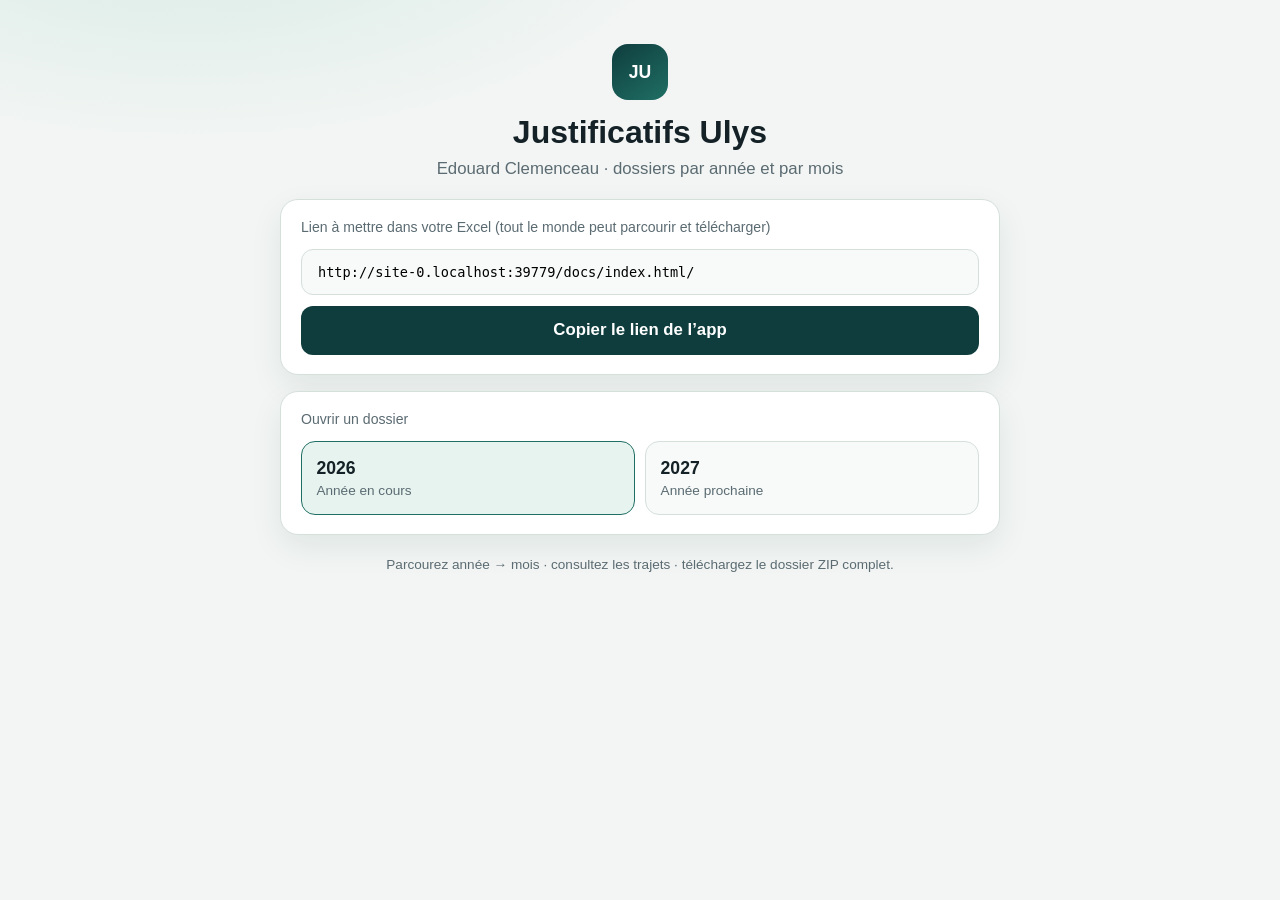
==== docs/index.html @ fbe0aeeb "Parcours partage: navigation dossiers + ZIP mois complet" ====
<!DOCTYPE html>
<html lang="fr">
<head>
  <meta charset="utf-8" />
  <meta name="viewport" content="width=device-width, initial-scale=1" />
  <title>Justificatifs Ulys</title>
  <link rel="stylesheet" href="styles.css?v=4" />
</head>
<body>
  <div id="app" class="wrap"></div>
  <script type="module" src="app.js?v=4"></script>
</body>
</html>
---- docs/styles.css ----
:root {
  --bg: #f2f5f3;
  --surface: #fff;
  --ink: #142126;
  --muted: #5b6b72;
  --line: #d5e0db;
  --brand: #0f3d3e;
  --brand-2: #1f6f64;
  --ok: #1f7a4d;
  --danger: #a33b2d;
  --shadow: 0 12px 32px rgba(15, 61, 62, 0.08);
  --radius: 18px;
  --font: "Segoe UI", "Helvetica Neue", Arial, sans-serif;
}

* { box-sizing: border-box; }
html, body { margin: 0; padding: 0; }
body {
  font-family: var(--font);
  color: var(--ink);
  background:
    radial-gradient(900px 420px at 15% -10%, #d7ebe5 0%, transparent 55%),
    var(--bg);
  min-height: 100vh;
}

a { color: var(--brand-2); text-decoration: none; }
button, input, textarea { font: inherit; }

.wrap {
  width: min(720px, calc(100% - 1.5rem));
  margin: 0 auto;
  padding: 1.25rem 0 3rem;
}

.hero {
  text-align: center;
  margin: 1.5rem 0 1.25rem;
}
.hero .mark {
  width: 56px;
  height: 56px;
  margin: 0 auto 0.85rem;
  border-radius: 16px;
  background: linear-gradient(145deg, var(--brand), var(--brand-2));
  color: #fff;
  display: grid;
  place-items: center;
  font-weight: 800;
  font-size: 1.1rem;
}
.hero h1 {
  margin: 0;
  font-size: clamp(1.5rem, 4vw, 2rem);
  line-height: 1.15;
}
.hero p {
  margin: 0.55rem 0 0;
  color: var(--muted);
  font-size: 1.05rem;
}

.drop {
  border: 2px dashed #9bb8b0;
  border-radius: var(--radius);
  background: var(--surface);
  box-shadow: var(--shadow);
  padding: 2.4rem 1.25rem;
  text-align: center;
  cursor: pointer;
  transition: border-color .15s, background .15s, transform .15s;
}
.drop:hover, .drop.drag {
  border-color: var(--brand-2);
  background: #f4faf8;
  transform: translateY(-1px);
}
.drop strong {
  display: block;
  font-size: 1.2rem;
  margin-bottom: 0.35rem;
}
.drop span { color: var(--muted); }
.drop input { display: none; }

.field {
  margin: 1rem 0;
}
.field label {
  display: block;
  font-size: 0.9rem;
  color: var(--muted);
  margin-bottom: 0.35rem;
}
.field input {
  width: 100%;
  border: 1px solid var(--line);
  border-radius: 12px;
  padding: 0.85rem 1rem;
  background: #fff;
}

.btn {
  display: inline-flex;
  align-items: center;
  justify-content: center;
  gap: 0.4rem;
  border: none;
  border-radius: 12px;
  padding: 0.9rem 1.15rem;
  font-weight: 700;
  cursor: pointer;
  text-decoration: none;
}
.btn:hover { filter: brightness(1.04); text-decoration: none; }
.btn-primary { background: var(--brand); color: #fff; width: 100%; font-size: 1.05rem; }
.btn-secondary { background: #e8f1ee; color: var(--brand); }
.btn-danger { background: #f6e8e5; color: var(--danger); }
.btn-ghost { background: transparent; color: var(--muted); border: 1px solid var(--line); }
.btn-lg { padding: 1.05rem 1.2rem; font-size: 1.1rem; }

.card {
  background: var(--surface);
  border: 1px solid var(--line);
  border-radius: var(--radius);
  box-shadow: var(--shadow);
  padding: 1.2rem 1.25rem;
  margin-bottom: 1rem;
}

.share {
  display: grid;
  gap: 0.7rem;
}
.share input {
  width: 100%;
  border: 1px solid var(--line);
  border-radius: 12px;
  padding: 0.85rem 1rem;
  font-family: ui-monospace, Consolas, monospace;
  font-size: 0.85rem;
  background: #f7faf8;
}

.stats {
  display: grid;
  grid-template-columns: repeat(2, 1fr);
  gap: 0.65rem;
  margin: 1rem 0;
}
@media (min-width: 560px) {
  .stats { grid-template-columns: repeat(4, 1fr); }
}
.stat {
  background: #f7faf8;
  border: 1px solid var(--line);
  border-radius: 12px;
  padding: 0.85rem;
}
.stat span {
  display: block;
  color: var(--muted);
  font-size: 0.72rem;
  text-transform: uppercase;
  letter-spacing: 0.04em;
}
.stat strong {
  display: block;
  margin-top: 0.2rem;
  font-size: 1.2rem;
}

.table-wrap { overflow-x: auto; }
table {
  width: 100%;
  border-collapse: collapse;
  font-size: 0.92rem;
}
th, td {
  text-align: left;
  padding: 0.7rem 0.45rem;
  border-bottom: 1px solid var(--line);
  vertical-align: top;
}
th {
  color: var(--muted);
  font-size: 0.72rem;
  text-transform: uppercase;
  letter-spacing: 0.04em;
}
.route span { color: var(--muted); }

.status {
  margin-top: 0.9rem;
  color: var(--muted);
  text-align: center;
  min-height: 1.4em;
}
.status.ok { color: var(--ok); font-weight: 600; }
.status.err { color: var(--danger); }

.top-simple {
  display: flex;
  justify-content: space-between;
  align-items: center;
  gap: 0.75rem;
  margin-bottom: 1rem;
}
.top-simple h1 {
  margin: 0;
  font-size: 1.25rem;
}
.mark-mini {
  width: 40px;
  height: 40px;
  border-radius: 12px;
  background: linear-gradient(145deg, var(--brand), var(--brand-2));
  color: #fff;
  display: grid;
  place-items: center;
  font-weight: 800;
  flex-shrink: 0;
}

.year-grid, .month-grid {
  display: grid;
  gap: 0.65rem;
}
.year-grid { grid-template-columns: 1fr 1fr; }
.month-grid { grid-template-columns: 1fr 1fr; }
@media (min-width: 560px) {
  .month-grid { grid-template-columns: repeat(3, 1fr); }
}
.year-card, .month-card {
  display: block;
  background: #f7faf8;
  border: 1px solid var(--line);
  border-radius: 14px;
  padding: 1rem 0.9rem;
  color: inherit;
  text-decoration: none;
  transition: border-color .15s, transform .15s, background .15s;
}
.year-card:hover, .month-card:hover {
  border-color: var(--brand-2);
  background: #eef7f3;
  text-decoration: none;
  transform: translateY(-1px);
}
.year-card.current, .month-card.current {
  border-color: var(--brand-2);
  background: #e7f3ef;
}
.year-card strong, .month-card strong {
  display: block;
  font-size: 1.1rem;
}
.year-card span, .month-card span {
  display: block;
  margin-top: 0.25rem;
  color: var(--muted);
  font-size: 0.85rem;
}
.muted { color: var(--muted); }
.small { font-size: 0.88rem; }
.center { text-align: center; }
.actions { display: flex; flex-wrap: wrap; gap: 0.5rem; }
.actions .btn { width: auto; }

.trip {
  border-bottom: 1px solid var(--line);
  padding: 0.85rem 0;
}
.trip:last-child { border-bottom: none; }
.trip .main { font-weight: 650; }
.trip .meta { color: var(--muted); font-size: 0.88rem; margin-top: 0.2rem; }
.trip .row {
  display: flex;
  justify-content: space-between;
  gap: 0.75rem;
  align-items: baseline;
}
.trip .amount { font-weight: 750; white-space: nowrap; }

.footer-note {
  color: var(--muted);
  font-size: 0.85rem;
  text-align: center;
  margin-top: 1.25rem;
  line-height: 1.45;
}

@media print {
  .no-print { display: none !important; }
  body { background: #fff; }
  .card { box-shadow: none; border: none; }
}
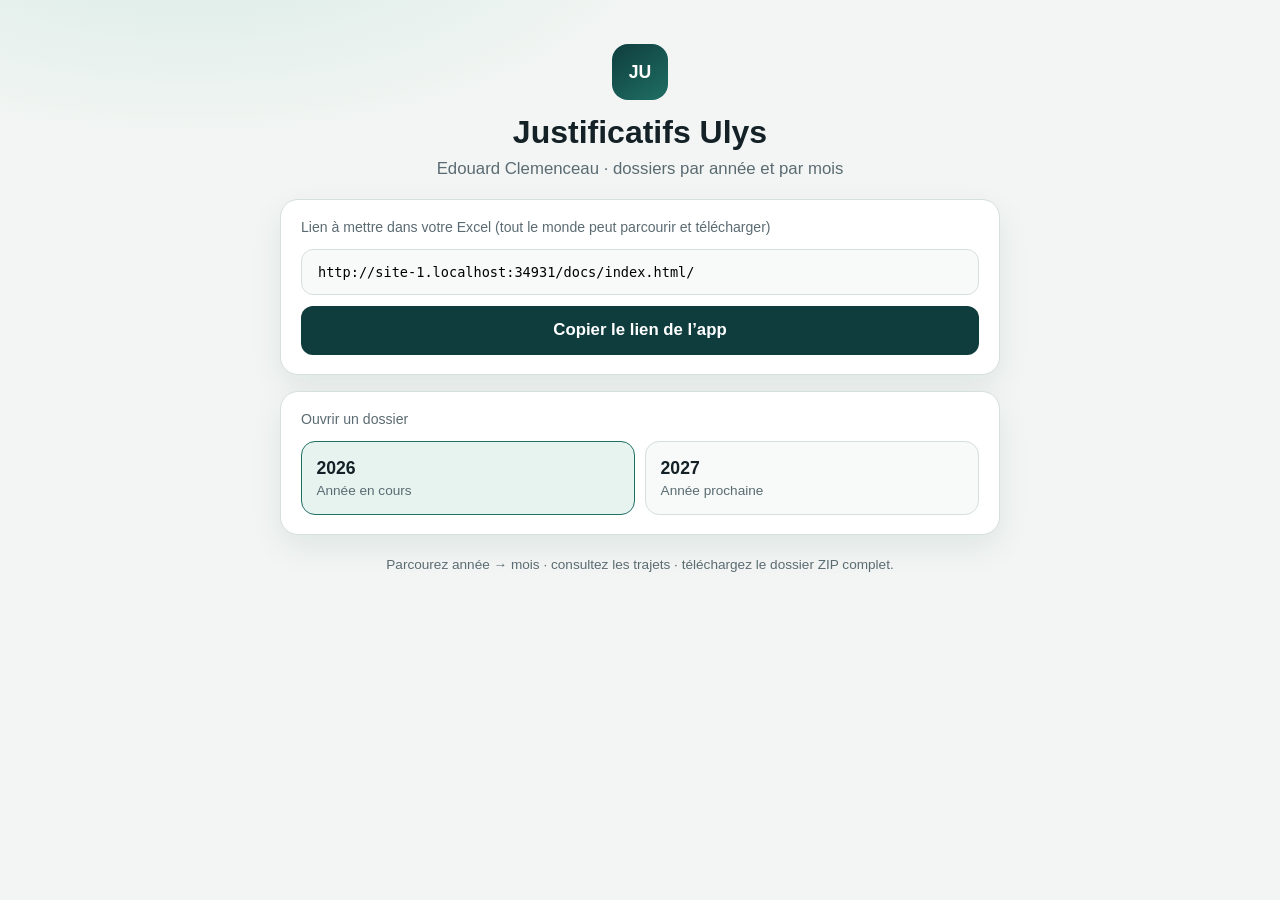
==== commit 182246d9: "Perf: 1 requete/annee via RPC, 1 requete/mois via embed, cache" ====
--- a/docs/index.html
+++ b/docs/index.html
@@ -4,10 +4,12 @@
   <meta charset="utf-8" />
   <meta name="viewport" content="width=device-width, initial-scale=1" />
   <title>Justificatifs Ulys</title>
-  <link rel="stylesheet" href="styles.css?v=4" />
+  <link rel="stylesheet" href="styles.css?v=5" />
+  <link rel="preconnect" href="https://lljycdhijeuizzizuceh.supabase.co" crossorigin />
+  <link rel="dns-prefetch" href="https://lljycdhijeuizzizuceh.supabase.co" />
 </head>
 <body>
   <div id="app" class="wrap"></div>
-  <script type="module" src="app.js?v=4"></script>
+  <script type="module" src="app.js?v=5"></script>
 </body>
 </html>
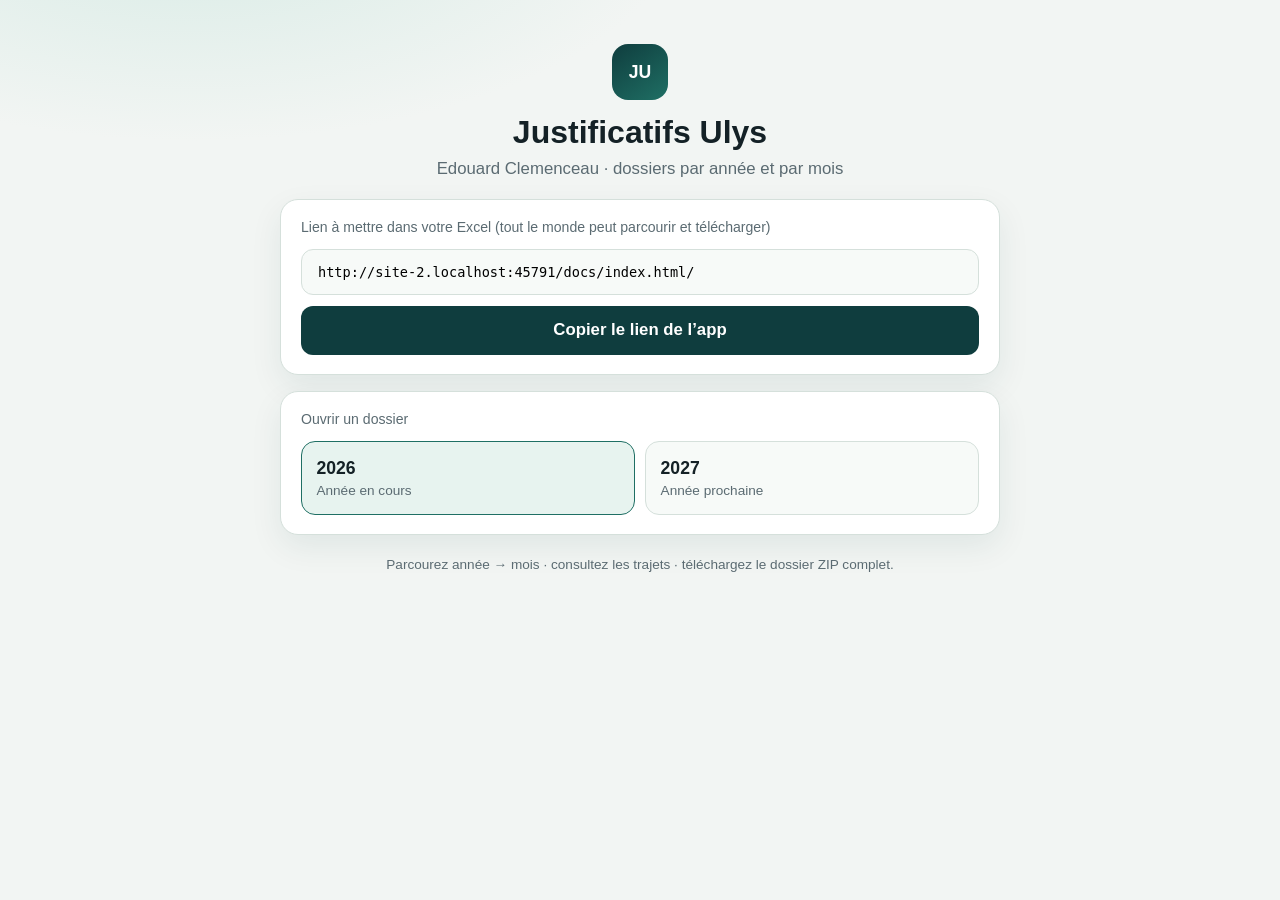
==== commit ba78b441: "ZIP sans CSV + renommage logique des PDF" ====
--- a/docs/index.html
+++ b/docs/index.html
@@ -4,12 +4,12 @@
   <meta charset="utf-8" />
   <meta name="viewport" content="width=device-width, initial-scale=1" />
   <title>Justificatifs Ulys</title>
-  <link rel="stylesheet" href="styles.css?v=5" />
+  <link rel="stylesheet" href="styles.css?v=6" />
   <link rel="preconnect" href="https://lljycdhijeuizzizuceh.supabase.co" crossorigin />
   <link rel="dns-prefetch" href="https://lljycdhijeuizzizuceh.supabase.co" />
 </head>
 <body>
   <div id="app" class="wrap"></div>
-  <script type="module" src="app.js?v=5"></script>
+  <script type="module" src="app.js?v=6"></script>
 </body>
 </html>
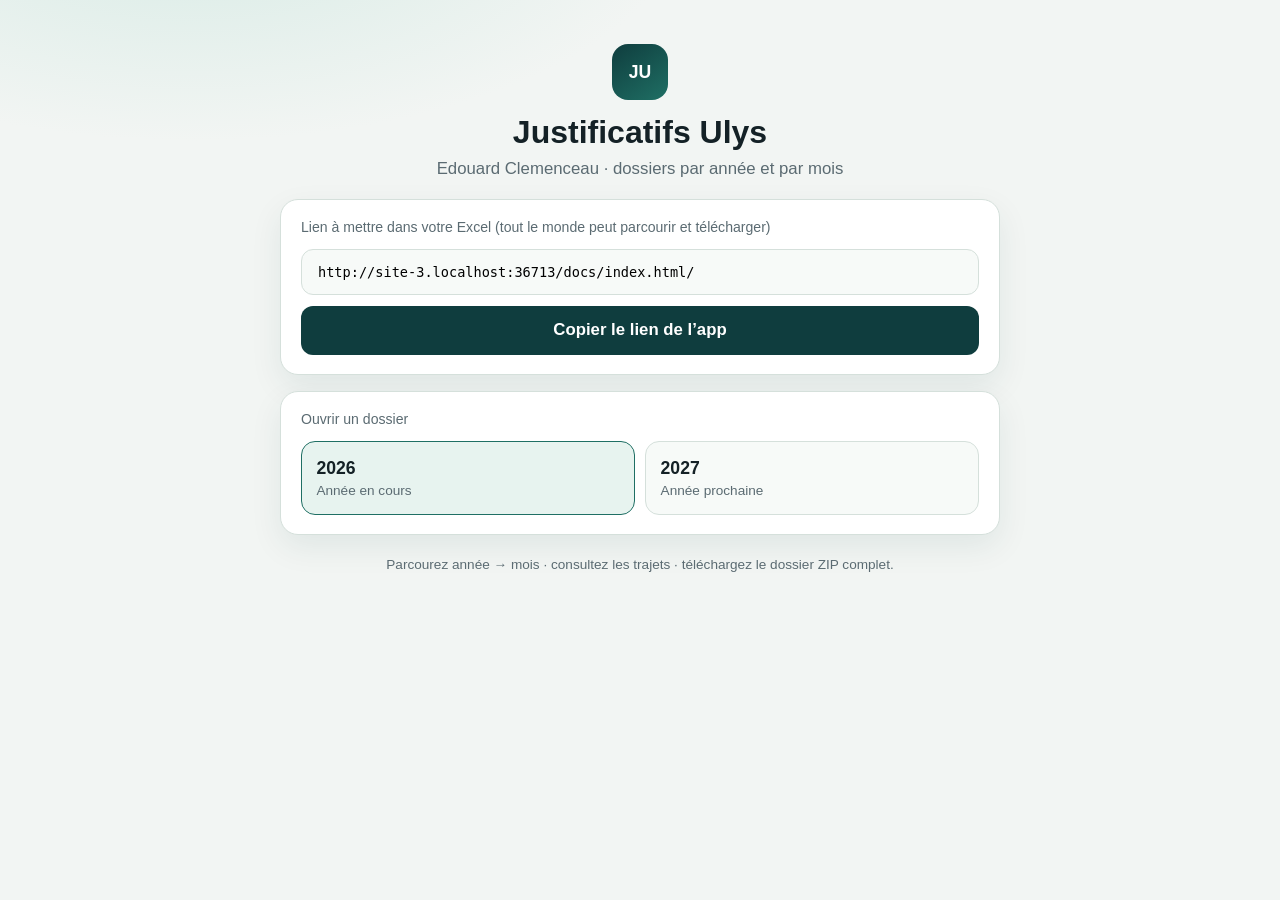
==== commit f2ba71b4: "Affiche un seul total au lieu de HT/TTC" ====
--- a/docs/index.html
+++ b/docs/index.html
@@ -4,12 +4,12 @@
   <meta charset="utf-8" />
   <meta name="viewport" content="width=device-width, initial-scale=1" />
   <title>Justificatifs Ulys</title>
-  <link rel="stylesheet" href="styles.css?v=6" />
+  <link rel="stylesheet" href="styles.css?v=7" />
   <link rel="preconnect" href="https://lljycdhijeuizzizuceh.supabase.co" crossorigin />
   <link rel="dns-prefetch" href="https://lljycdhijeuizzizuceh.supabase.co" />
 </head>
 <body>
   <div id="app" class="wrap"></div>
-  <script type="module" src="app.js?v=6"></script>
+  <script type="module" src="app.js?v=7"></script>
 </body>
 </html>
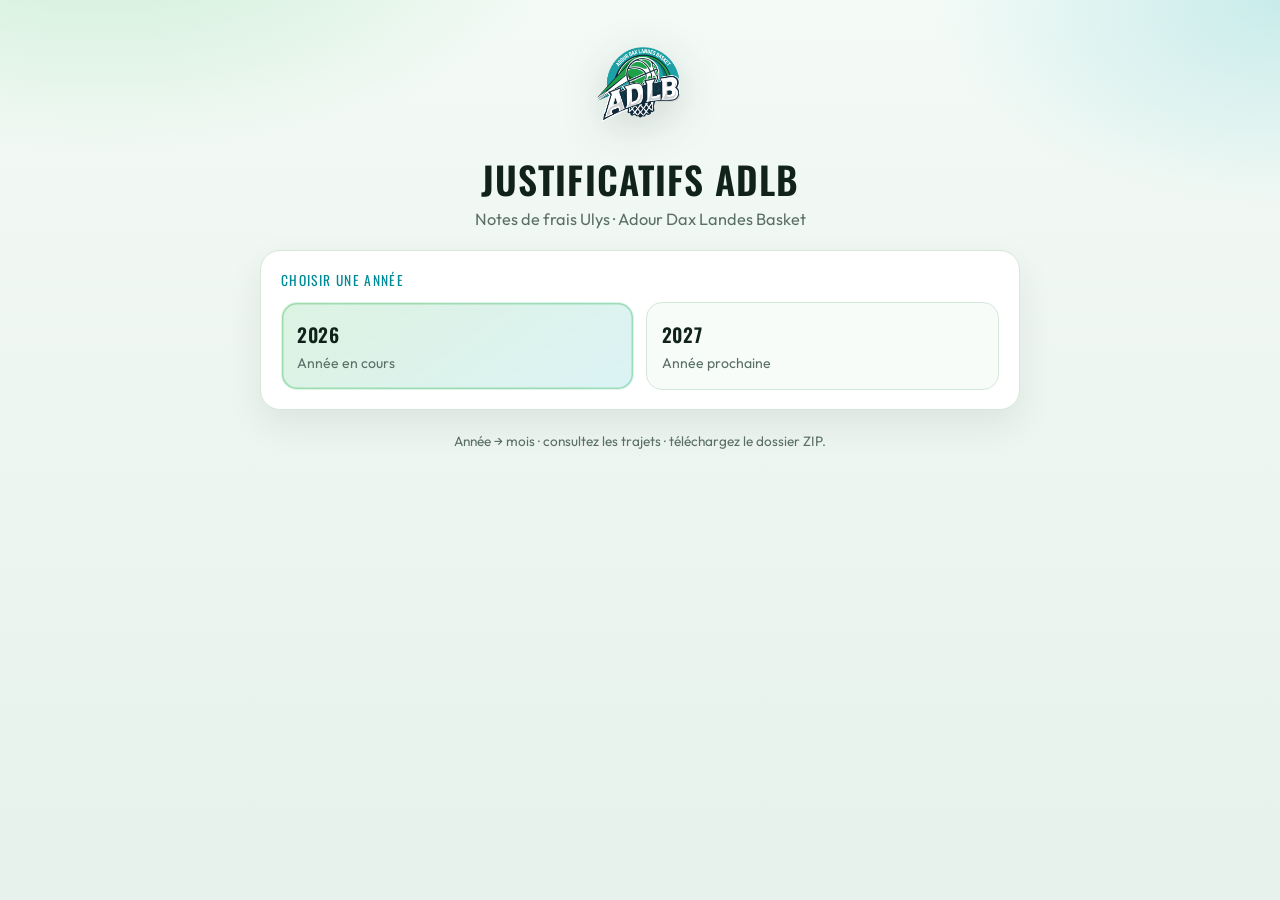
==== commit ba0adc59: "Rebrand ADLB: logo, couleurs club, retrait lien Excel" ====
--- a/docs/index.html
+++ b/docs/index.html
@@ -3,13 +3,18 @@
 <head>
   <meta charset="utf-8" />
   <meta name="viewport" content="width=device-width, initial-scale=1" />
-  <title>Justificatifs Ulys</title>
-  <link rel="stylesheet" href="styles.css?v=7" />
+  <title>Justificatifs ADLB</title>
+  <meta name="theme-color" content="#2bb34a" />
+  <link rel="icon" href="assets/adlb-logo.png" type="image/png" />
+  <link rel="preconnect" href="https://fonts.googleapis.com" />
+  <link rel="preconnect" href="https://fonts.gstatic.com" crossorigin />
+  <link href="https://fonts.googleapis.com/css2?family=Oswald:wght@500;600&family=Outfit:wght@400;600;700&display=swap" rel="stylesheet" />
+  <link rel="stylesheet" href="styles.css?v=8" />
   <link rel="preconnect" href="https://lljycdhijeuizzizuceh.supabase.co" crossorigin />
   <link rel="dns-prefetch" href="https://lljycdhijeuizzizuceh.supabase.co" />
 </head>
 <body>
   <div id="app" class="wrap"></div>
-  <script type="module" src="app.js?v=7"></script>
+  <script type="module" src="app.js?v=8"></script>
 </body>
 </html>
--- a/docs/styles.css
+++ b/docs/styles.css
@@ -1,16 +1,19 @@
 :root {
-  --bg: #f2f5f3;
-  --surface: #fff;
-  --ink: #142126;
-  --muted: #5b6b72;
-  --line: #d5e0db;
-  --brand: #0f3d3e;
-  --brand-2: #1f6f64;
-  --ok: #1f7a4d;
-  --danger: #a33b2d;
-  --shadow: 0 12px 32px rgba(15, 61, 62, 0.08);
-  --radius: 18px;
-  --font: "Segoe UI", "Helvetica Neue", Arial, sans-serif;
+  --green: #2bb34a;
+  --green-deep: #1e8f38;
+  --teal: #00a7b5;
+  --teal-deep: #008a96;
+  --ink: #10221a;
+  --muted: #5a6f66;
+  --line: #d5e8dc;
+  --bg: #eef6f1;
+  --surface: #ffffff;
+  --ok: #1e8f38;
+  --danger: #c0392b;
+  --shadow: 0 14px 36px rgba(16, 34, 26, 0.08);
+  --radius: 20px;
+  --font: "Outfit", "Segoe UI", sans-serif;
+  --display: "Oswald", "Arial Narrow", sans-serif;
 }
 
 * { box-sizing: border-box; }
@@ -19,83 +22,125 @@
   font-family: var(--font);
   color: var(--ink);
   background:
-    radial-gradient(900px 420px at 15% -10%, #d7ebe5 0%, transparent 55%),
-    var(--bg);
+    radial-gradient(900px 480px at 8% -12%, rgba(43, 179, 74, 0.22) 0%, transparent 55%),
+    radial-gradient(700px 420px at 100% 0%, rgba(0, 167, 181, 0.18) 0%, transparent 50%),
+    linear-gradient(180deg, #f4fbf7 0%, var(--bg) 40%, #e7f2ec 100%);
   min-height: 100vh;
 }
 
-a { color: var(--brand-2); text-decoration: none; }
+a { color: var(--teal-deep); text-decoration: none; }
 button, input, textarea { font: inherit; }
 
 .wrap {
-  width: min(720px, calc(100% - 1.5rem));
+  width: min(760px, calc(100% - 1.5rem));
   margin: 0 auto;
-  padding: 1.25rem 0 3rem;
+  padding: 1.1rem 0 3.5rem;
+}
+
+.site-header {
+  display: flex;
+  align-items: center;
+  gap: 0.85rem;
+  margin-bottom: 1.35rem;
+  padding: 0.85rem 1rem;
+  border-radius: var(--radius);
+  background: linear-gradient(105deg, var(--green) 0%, var(--green-deep) 42%, var(--teal) 100%);
+  color: #fff;
+  box-shadow: var(--shadow);
+}
+.site-header img {
+  width: 64px;
+  height: 64px;
+  object-fit: contain;
+  flex-shrink: 0;
+  filter: drop-shadow(0 4px 10px rgba(0, 0, 0, 0.18));
+}
+.site-header .brand-text { min-width: 0; }
+.site-header .eyebrow {
+  margin: 0;
+  font-family: var(--display);
+  font-size: 0.78rem;
+  letter-spacing: 0.14em;
+  text-transform: uppercase;
+  opacity: 0.92;
+}
+.site-header h1 {
+  margin: 0.15rem 0 0;
+  font-family: var(--display);
+  font-weight: 600;
+  font-size: clamp(1.35rem, 4vw, 1.75rem);
+  letter-spacing: 0.02em;
+  line-height: 1.1;
+  text-transform: uppercase;
+}
+.site-header p {
+  margin: 0.35rem 0 0;
+  font-size: 0.92rem;
+  opacity: 0.92;
 }
 
 .hero {
   text-align: center;
-  margin: 1.5rem 0 1.25rem;
-}
-.hero .mark {
-  width: 56px;
-  height: 56px;
-  margin: 0 auto 0.85rem;
-  border-radius: 16px;
-  background: linear-gradient(145deg, var(--brand), var(--brand-2));
-  color: #fff;
-  display: grid;
-  place-items: center;
-  font-weight: 800;
-  font-size: 1.1rem;
+  margin: 0.4rem 0 1.35rem;
+}
+.hero .logo-hero {
+  width: 118px;
+  height: 118px;
+  margin: 0 auto 0.9rem;
+  object-fit: contain;
+  filter: drop-shadow(0 10px 22px rgba(16, 34, 26, 0.16));
 }
 .hero h1 {
   margin: 0;
-  font-size: clamp(1.5rem, 4vw, 2rem);
-  line-height: 1.15;
+  font-family: var(--display);
+  font-weight: 600;
+  font-size: clamp(1.7rem, 5vw, 2.35rem);
+  letter-spacing: 0.03em;
+  text-transform: uppercase;
+  line-height: 1.05;
+  color: var(--ink);
 }
 .hero p {
-  margin: 0.55rem 0 0;
-  color: var(--muted);
-  font-size: 1.05rem;
+  margin: 0.55rem auto 0;
+  max-width: 28rem;
+  color: var(--muted);
+  font-size: 1.02rem;
 }
 
 .drop {
-  border: 2px dashed #9bb8b0;
+  border: 2px dashed #8fc9a3;
   border-radius: var(--radius);
-  background: var(--surface);
+  background: linear-gradient(180deg, #f7fcf9, #fff);
   box-shadow: var(--shadow);
-  padding: 2.4rem 1.25rem;
+  padding: 2.2rem 1.25rem;
   text-align: center;
   cursor: pointer;
   transition: border-color .15s, background .15s, transform .15s;
 }
 .drop:hover, .drop.drag {
-  border-color: var(--brand-2);
-  background: #f4faf8;
+  border-color: var(--green);
+  background: #eefaf1;
   transform: translateY(-1px);
 }
 .drop strong {
   display: block;
-  font-size: 1.2rem;
+  font-size: 1.15rem;
   margin-bottom: 0.35rem;
 }
 .drop span { color: var(--muted); }
 .drop input { display: none; }
 
-.field {
-  margin: 1rem 0;
-}
+.field { margin: 1rem 0; }
 .field label {
   display: block;
-  font-size: 0.9rem;
+  font-size: 0.88rem;
   color: var(--muted);
   margin-bottom: 0.35rem;
 }
 .field input {
   width: 100%;
   border: 1px solid var(--line);
-  border-radius: 12px;
+  border-radius: 14px;
   padding: 0.85rem 1rem;
   background: #fff;
 }
@@ -106,18 +151,29 @@
   justify-content: center;
   gap: 0.4rem;
   border: none;
-  border-radius: 12px;
+  border-radius: 14px;
   padding: 0.9rem 1.15rem;
   font-weight: 700;
   cursor: pointer;
   text-decoration: none;
-}
-.btn:hover { filter: brightness(1.04); text-decoration: none; }
-.btn-primary { background: var(--brand); color: #fff; width: 100%; font-size: 1.05rem; }
-.btn-secondary { background: #e8f1ee; color: var(--brand); }
-.btn-danger { background: #f6e8e5; color: var(--danger); }
+  transition: transform .12s, filter .12s;
+}
+.btn:hover { filter: brightness(1.05); text-decoration: none; transform: translateY(-1px); }
+.btn:disabled { opacity: 0.55; cursor: not-allowed; transform: none; }
+.btn-primary {
+  background: linear-gradient(135deg, var(--green) 0%, var(--teal) 100%);
+  color: #fff;
+  width: 100%;
+  font-size: 1.05rem;
+  box-shadow: 0 10px 24px rgba(0, 167, 181, 0.22);
+}
+.btn-secondary {
+  background: #e7f6ec;
+  color: var(--green-deep);
+}
+.btn-danger { background: #f8e8e6; color: var(--danger); }
 .btn-ghost { background: transparent; color: var(--muted); border: 1px solid var(--line); }
-.btn-lg { padding: 1.05rem 1.2rem; font-size: 1.1rem; }
+.btn-lg { padding: 1.05rem 1.2rem; font-size: 1.08rem; }
 
 .card {
   background: var(--surface);
@@ -127,77 +183,51 @@
   padding: 1.2rem 1.25rem;
   margin-bottom: 1rem;
 }
-
-.share {
-  display: grid;
-  gap: 0.7rem;
-}
-.share input {
-  width: 100%;
-  border: 1px solid var(--line);
-  border-radius: 12px;
-  padding: 0.85rem 1rem;
-  font-family: ui-monospace, Consolas, monospace;
-  font-size: 0.85rem;
-  background: #f7faf8;
+.card h2 {
+  margin: 0 0 0.75rem;
+  font-family: var(--display);
+  font-size: 1.15rem;
+  font-weight: 600;
+  letter-spacing: 0.04em;
+  text-transform: uppercase;
+  color: var(--green-deep);
 }
 
 .stats {
   display: grid;
-  grid-template-columns: repeat(2, 1fr);
-  gap: 0.65rem;
+  grid-template-columns: 1fr 1fr;
+  gap: 0.7rem;
   margin: 1rem 0;
 }
-@media (min-width: 560px) {
-  .stats { grid-template-columns: repeat(4, 1fr); }
-}
 .stat {
-  background: #f7faf8;
+  background: linear-gradient(160deg, #f4fbf7, #eaf7f8);
   border: 1px solid var(--line);
-  border-radius: 12px;
-  padding: 0.85rem;
+  border-radius: 16px;
+  padding: 0.95rem 1rem;
 }
 .stat span {
   display: block;
   color: var(--muted);
   font-size: 0.72rem;
-  text-transform: uppercase;
-  letter-spacing: 0.04em;
+  font-family: var(--display);
+  letter-spacing: 0.08em;
+  text-transform: uppercase;
 }
 .stat strong {
   display: block;
-  margin-top: 0.2rem;
-  font-size: 1.2rem;
-}
-
-.table-wrap { overflow-x: auto; }
-table {
-  width: 100%;
-  border-collapse: collapse;
-  font-size: 0.92rem;
-}
-th, td {
-  text-align: left;
-  padding: 0.7rem 0.45rem;
-  border-bottom: 1px solid var(--line);
-  vertical-align: top;
-}
-th {
-  color: var(--muted);
-  font-size: 0.72rem;
-  text-transform: uppercase;
-  letter-spacing: 0.04em;
-}
-.route span { color: var(--muted); }
-
-.status {
-  margin-top: 0.9rem;
-  color: var(--muted);
-  text-align: center;
-  min-height: 1.4em;
-}
-.status.ok { color: var(--ok); font-weight: 600; }
-.status.err { color: var(--danger); }
+  margin-top: 0.25rem;
+  font-size: 1.35rem;
+  font-weight: 700;
+  color: var(--ink);
+}
+.stat.stat-total {
+  grid-column: 1 / -1;
+  background: linear-gradient(105deg, var(--green), var(--teal));
+  border: none;
+  color: #fff;
+}
+.stat.stat-total span { color: rgba(255, 255, 255, 0.85); }
+.stat.stat-total strong { color: #fff; font-size: 1.55rem; }
 
 .top-simple {
   display: flex;
@@ -208,23 +238,29 @@
 }
 .top-simple h1 {
   margin: 0;
-  font-size: 1.25rem;
-}
-.mark-mini {
-  width: 40px;
-  height: 40px;
-  border-radius: 12px;
-  background: linear-gradient(145deg, var(--brand), var(--brand-2));
-  color: #fff;
-  display: grid;
-  place-items: center;
-  font-weight: 800;
+  font-family: var(--display);
+  font-size: 1.45rem;
+  font-weight: 600;
+  letter-spacing: 0.03em;
+  text-transform: uppercase;
+}
+.top-simple .back {
+  display: inline-block;
+  color: var(--teal-deep);
+  font-size: 0.88rem;
+  font-weight: 600;
+  margin-bottom: 0.2rem;
+}
+.logo-mini {
+  width: 48px;
+  height: 48px;
+  object-fit: contain;
   flex-shrink: 0;
 }
 
 .year-grid, .month-grid {
   display: grid;
-  gap: 0.65rem;
+  gap: 0.7rem;
 }
 .year-grid { grid-template-columns: 1fr 1fr; }
 .month-grid { grid-template-columns: 1fr 1fr; }
@@ -233,43 +269,48 @@
 }
 .year-card, .month-card {
   display: block;
-  background: #f7faf8;
+  background: #f7fcf9;
   border: 1px solid var(--line);
-  border-radius: 14px;
-  padding: 1rem 0.9rem;
+  border-radius: 16px;
+  padding: 1.05rem 0.95rem;
   color: inherit;
   text-decoration: none;
-  transition: border-color .15s, transform .15s, background .15s;
+  transition: border-color .15s, transform .15s, background .15s, box-shadow .15s;
 }
 .year-card:hover, .month-card:hover {
-  border-color: var(--brand-2);
-  background: #eef7f3;
+  border-color: var(--teal);
+  background: #eefaf4;
   text-decoration: none;
-  transform: translateY(-1px);
+  transform: translateY(-2px);
+  box-shadow: 0 10px 22px rgba(0, 167, 181, 0.12);
 }
 .year-card.current, .month-card.current {
-  border-color: var(--brand-2);
-  background: #e7f3ef;
+  border-color: transparent;
+  background: linear-gradient(145deg, rgba(43, 179, 74, 0.16), rgba(0, 167, 181, 0.14));
+  box-shadow: inset 0 0 0 1.5px rgba(43, 179, 74, 0.35);
 }
 .year-card strong, .month-card strong {
   display: block;
-  font-size: 1.1rem;
+  font-family: var(--display);
+  font-size: 1.2rem;
+  font-weight: 600;
+  letter-spacing: 0.03em;
+  text-transform: uppercase;
 }
 .year-card span, .month-card span {
   display: block;
-  margin-top: 0.25rem;
-  color: var(--muted);
-  font-size: 0.85rem;
-}
+  margin-top: 0.3rem;
+  color: var(--muted);
+  font-size: 0.88rem;
+}
+
 .muted { color: var(--muted); }
 .small { font-size: 0.88rem; }
 .center { text-align: center; }
-.actions { display: flex; flex-wrap: wrap; gap: 0.5rem; }
-.actions .btn { width: auto; }
 
 .trip {
   border-bottom: 1px solid var(--line);
-  padding: 0.85rem 0;
+  padding: 0.9rem 0;
 }
 .trip:last-child { border-bottom: none; }
 .trip .main { font-weight: 650; }
@@ -280,18 +321,31 @@
   gap: 0.75rem;
   align-items: baseline;
 }
-.trip .amount { font-weight: 750; white-space: nowrap; }
+.trip .amount {
+  font-weight: 750;
+  white-space: nowrap;
+  color: var(--green-deep);
+}
 
 .footer-note {
   color: var(--muted);
   font-size: 0.85rem;
   text-align: center;
-  margin-top: 1.25rem;
+  margin-top: 1.35rem;
   line-height: 1.45;
+}
+
+.section-label {
+  margin: 0 0 0.75rem;
+  font-family: var(--display);
+  font-size: 0.85rem;
+  letter-spacing: 0.1em;
+  text-transform: uppercase;
+  color: var(--teal-deep);
 }
 
 @media print {
   .no-print { display: none !important; }
   body { background: #fff; }
-  .card { box-shadow: none; border: none; }
-}
+  .card, .site-header { box-shadow: none; }
+}
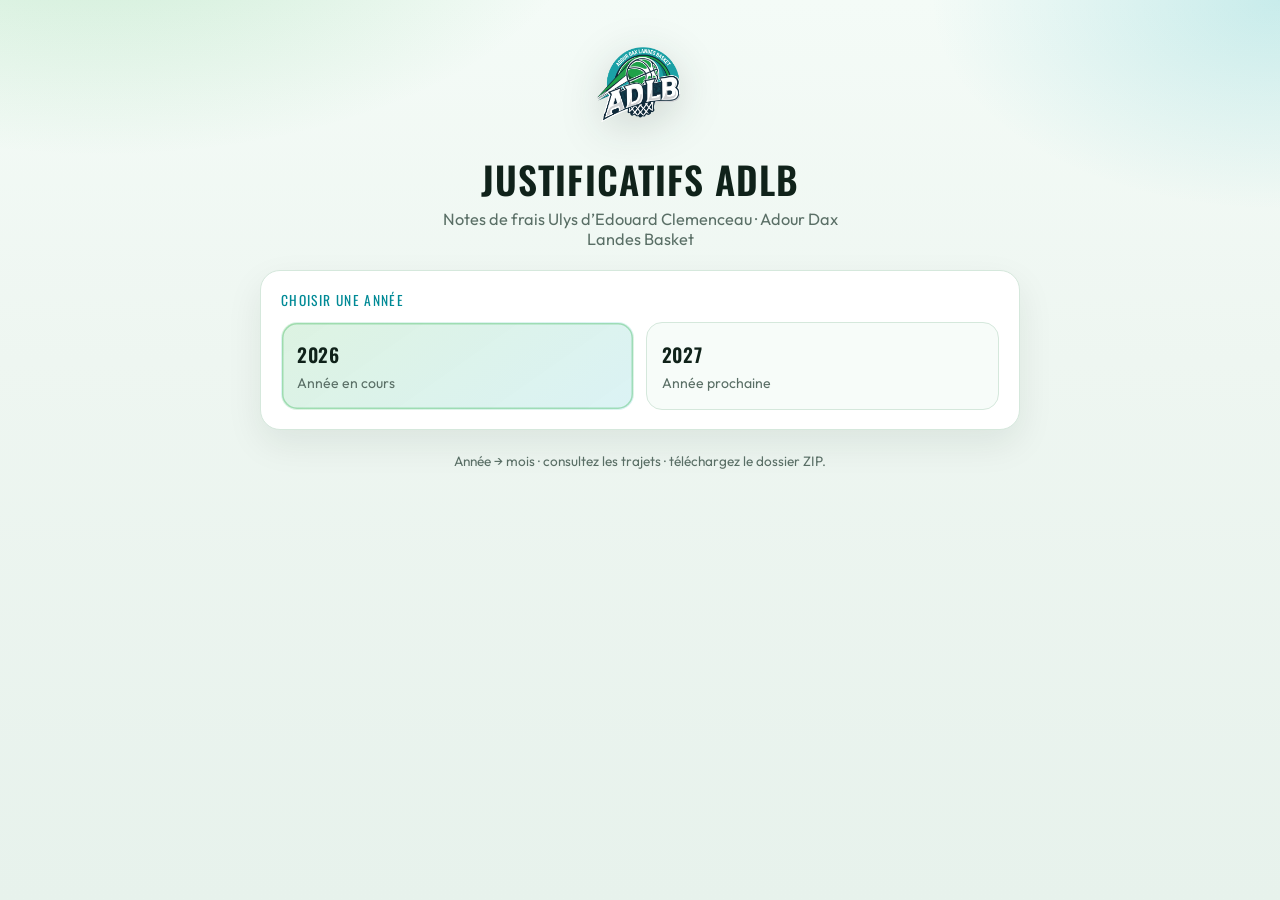
==== commit b7657c1e: "Mention Edouard Clemenceau sur l'accueil" ====
--- a/docs/index.html
+++ b/docs/index.html
@@ -9,12 +9,13 @@
   <link rel="preconnect" href="https://fonts.googleapis.com" />
   <link rel="preconnect" href="https://fonts.gstatic.com" crossorigin />
   <link href="https://fonts.googleapis.com/css2?family=Oswald:wght@500;600&family=Outfit:wght@400;600;700&display=swap" rel="stylesheet" />
-  <link rel="stylesheet" href="styles.css?v=8" />
+  <link rel="stylesheet" href="styles.css?v=11" />
   <link rel="preconnect" href="https://lljycdhijeuizzizuceh.supabase.co" crossorigin />
   <link rel="dns-prefetch" href="https://lljycdhijeuizzizuceh.supabase.co" />
 </head>
 <body>
   <div id="app" class="wrap"></div>
-  <script type="module" src="app.js?v=8"></script>
+  <div id="toast-host"></div>
+  <script type="module" src="app.js?v=11"></script>
 </body>
 </html>
--- a/docs/styles.css
+++ b/docs/styles.css
@@ -326,6 +326,42 @@
   white-space: nowrap;
   color: var(--green-deep);
 }
+.trip-actions {
+  display: flex;
+  flex-wrap: wrap;
+  gap: 0.45rem;
+  margin-top: 0.55rem;
+}
+.icon-btn {
+  display: inline-flex;
+  align-items: center;
+  justify-content: center;
+  width: 40px;
+  height: 40px;
+  padding: 0;
+  border: 1px solid var(--line);
+  border-radius: 12px;
+  background: #f4fbf7;
+  color: var(--green-deep);
+  cursor: pointer;
+  transition: background .12s, border-color .12s, transform .12s, color .12s;
+}
+.icon-btn:hover {
+  background: #e7f6ec;
+  border-color: var(--teal);
+  transform: translateY(-1px);
+}
+.icon-btn:disabled { opacity: 0.5; cursor: not-allowed; transform: none; }
+.icon-btn svg { width: 18px; height: 18px; display: block; }
+.icon-btn.danger {
+  color: var(--danger);
+  background: #fdf3f1;
+  border-color: #f0d2cc;
+}
+.icon-btn.danger:hover {
+  background: #f8e4e0;
+  border-color: #e8b4ab;
+}
 
 .footer-note {
   color: var(--muted);
@@ -344,8 +380,128 @@
   color: var(--teal-deep);
 }
 
+/* Toasts */
+#toast-host {
+  position: fixed;
+  z-index: 10000;
+  right: 1rem;
+  bottom: 1rem;
+  display: flex;
+  flex-direction: column;
+  gap: 0.55rem;
+  width: min(360px, calc(100vw - 2rem));
+  pointer-events: none;
+}
+.toast {
+  pointer-events: auto;
+  padding: 0.85rem 1rem;
+  border-radius: 14px;
+  background: #14261c;
+  color: #fff;
+  font-weight: 600;
+  font-size: 0.92rem;
+  box-shadow: 0 12px 28px rgba(16, 34, 26, 0.22);
+  opacity: 0;
+  transform: translateY(12px);
+  transition: opacity .22s ease, transform .22s ease;
+}
+.toast.show {
+  opacity: 1;
+  transform: translateY(0);
+}
+.toast.ok { background: linear-gradient(135deg, var(--green-deep), var(--teal-deep)); }
+.toast.err { background: var(--danger); }
+
+/* Modales */
+.modal-backdrop {
+  position: fixed;
+  inset: 0;
+  z-index: 9000;
+  background: rgba(10, 24, 18, 0.55);
+  backdrop-filter: blur(4px);
+  display: grid;
+  place-items: center;
+  padding: 1rem;
+  animation: fadeIn .15s ease;
+}
+.modal {
+  width: min(920px, 100%);
+  max-height: min(90vh, 900px);
+  background: #fff;
+  border-radius: 20px;
+  box-shadow: 0 24px 60px rgba(0, 0, 0, 0.28);
+  display: flex;
+  flex-direction: column;
+  overflow: hidden;
+  animation: popIn .18s ease;
+}
+.modal.modal-sm { width: min(420px, 100%); }
+.modal-head {
+  display: flex;
+  align-items: center;
+  justify-content: space-between;
+  gap: 0.75rem;
+  padding: 0.95rem 1.1rem;
+  background: linear-gradient(105deg, var(--green), var(--teal));
+  color: #fff;
+}
+.modal-head h3 {
+  margin: 0;
+  font-family: var(--display);
+  font-weight: 600;
+  font-size: 1.15rem;
+  letter-spacing: 0.04em;
+  text-transform: uppercase;
+}
+.modal-close {
+  width: 36px;
+  height: 36px;
+  border: none;
+  border-radius: 10px;
+  background: rgba(255, 255, 255, 0.18);
+  color: #fff;
+  font-size: 1.25rem;
+  line-height: 1;
+  cursor: pointer;
+}
+.modal-close:hover { background: rgba(255, 255, 255, 0.28); }
+.modal-body {
+  padding: 1.1rem 1.15rem;
+  overflow: auto;
+}
+.modal-body p { margin: 0 0 0.85rem; color: var(--ink); line-height: 1.45; }
+.modal-body .muted { margin: 0; }
+.modal-actions {
+  display: flex;
+  flex-wrap: wrap;
+  gap: 0.55rem;
+  justify-content: flex-end;
+  margin-top: 1rem;
+}
+.modal-actions .btn { width: auto; min-width: 7.5rem; }
+.modal-preview-frame {
+  width: 100%;
+  height: min(70vh, 720px);
+  border: 1px solid var(--line);
+  border-radius: 14px;
+  background: #f4f7f5;
+}
+.btn-danger-solid {
+  background: var(--danger);
+  color: #fff;
+}
+
+@keyframes fadeIn {
+  from { opacity: 0; }
+  to { opacity: 1; }
+}
+@keyframes popIn {
+  from { opacity: 0; transform: translateY(10px) scale(0.98); }
+  to { opacity: 1; transform: translateY(0) scale(1); }
+}
+
 @media print {
-  .no-print { display: none !important; }
+  .no-print, #toast-host, .modal-backdrop { display: none !important; }
   body { background: #fff; }
   .card, .site-header { box-shadow: none; }
 }
